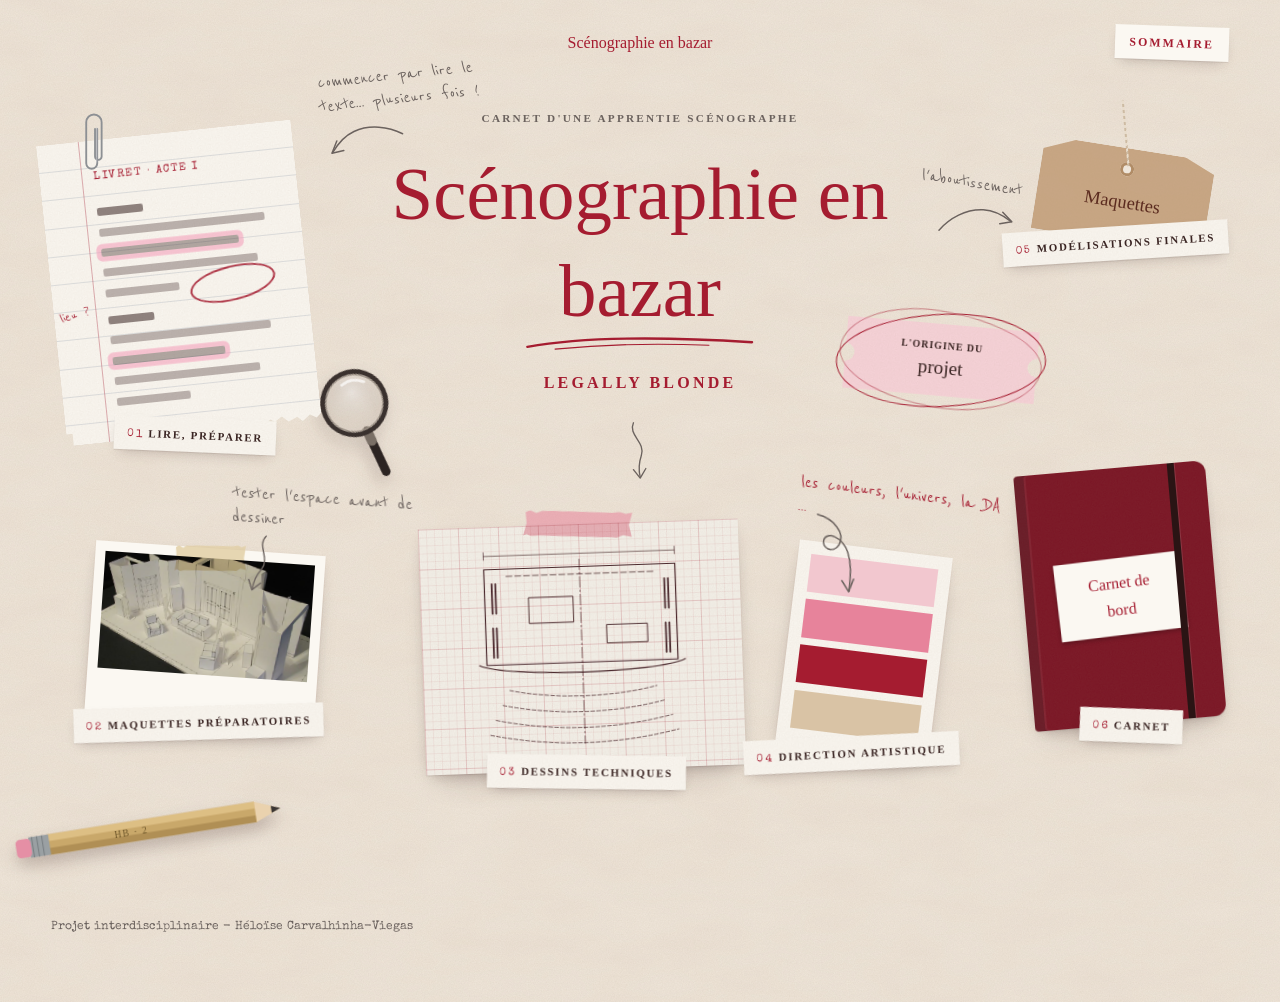
==== index.html @ 27666b1e "Remplacer l'image de la maquette préparatoire sur l'accueil" ====
<!DOCTYPE html>
<html lang="fr">
<head>
  <meta charset="UTF-8">
  <meta name="viewport" content="width=device-width, initial-scale=1">
  <title>{titre} — Scénographie pour Legally Blonde</title>
  <meta name="description" content="Scénographie en bazar : carnet d'une apprentie scénographe autour de la comédie musicale Legally Blonde.">
  <!-- Polices Google Fonts (à modifier ici si on change de police) -->
  <link rel="preconnect" href="https://fonts.googleapis.com">
  <link rel="preconnect" href="https://fonts.gstatic.com" crossorigin>
  <link href="https://fonts.googleapis.com/css2?family=Homemade+Apple&family=Playfair+Display:ital,wght@0,400;0,700;1,400;1,700&family=Reenie+Beanie&family=Special+Elite&display=swap" rel="stylesheet">
  <link rel="stylesheet" href="css/style.css?v=20261111-5">
</head>

<body data-racine="." data-page="accueil">
  <a class="lien-evitement" href="#contenu">Aller au contenu</a>
  <header data-entete></header>

  <main id="contenu">

    <!-- ===========================================================
         LE BUREAU : chaque objet posé ouvre une étape du projet.
         Pour déplacer un objet : modifier --x (gauche), --y (haut),
         --w (largeur) et --r (rotation) dans son style="…".
         =========================================================== -->
    <section class="bureau" aria-label="Les étapes du projet">

      <!-- Le titre, au centre -->
      <div class="bureau__titre">
        <span class="petit">Carnet d'une apprentie scénographe</span>
        <h1 data-titre-site>Scénographie en bazar</h1>
        <span class="souligne" aria-hidden="true"></span>
        <p class="sous-titre">Legally Blonde</p>
        <a class="bureau__descendre" href="pages/00-origine-projet.html" aria-label="Lire l'origine du projet"><span class="fleche fleche--bas"></span></a>
      </div>

      <!-- 01 · Page de livret annotée -->
      <a class="objet" href="pages/01-lire-preparer.html" style="--x: 4%; --y: 7%; --w: 20%; --r: -6deg;">
        <img class="trombone" src="images/dessins/trombone.svg" alt="">
        <div class="papier papier--ligne dechire" style="padding-top: 1.1rem;">
          <span class="machine" style="font-size:.66rem; letter-spacing:.14em; color: var(--crimson);">LIVRET · ACTE I </span>
          <div class="faux-texte" aria-hidden="true">
            <i class="perso"></i><i style="--l:94%"></i><i class="surl" style="--l:78%"></i><i style="--l:88%"></i><i class="court"></i>
            <i class="perso"></i><i style="--l:91%"></i><i class="surl" style="--l:64%"></i><i style="--l:83%"></i><i class="court"></i>
          </div>
          <span class="cercle-encre" style="left: 54%; top: 46%; width: 34%; height: 2.2rem;"></span>
          <span class="note-marge" style="left:.4rem; top: 54%; transform: rotate(-12deg);">lieu ?</span>
        </div>
        <span class="objet__nom"><span class="num">01</span>Lire, préparer</span>
        <span class="annotation" style="left: 112%; top: -15%;">commencer par lire le texte… plusieurs fois !<span class="fleche fleche--miroir" style="transform: scaleX(-1) rotate(25deg);"></span></span>
      </a>

      <!-- 02 · Polaroid de la maquette blanche -->
      <a class="objet" href="pages/02-maquette-blanche.html" style="--x: 7%; --y: 59%; --w: 18%; --r: 4deg;">
        <div class="emplacement emplacement--polaroid scotch scotch--beige" style="--ratio: 4/3; padding: 0; background: #E9E3D8;">
          <!-- Photo d'une maquette blanche (remplace l'ancien dessin maquette-iso.svg) -->
          <img src="images/02-maquette-blanche/maquette-blanche-accueil.jpg" alt="" style="width:100%; height:100%; object-fit: cover;">
        </div>
        <span class="objet__nom"><span class="num">02</span>Maquettes préparatoires</span>
        <span class="annotation" style="left: 58%; top: -40%;">tester l'espace avant de dessiner<span class="fleche fleche--bas" style="transform: rotate(18deg); margin-left: 1rem;"></span></span>
      </a>

      <!-- 03 · Plan sur papier millimétré -->
      <a class="objet" href="pages/03-dessin-technique.html" style="--x: 33%; --y: 56%; --w: 25%; --r: -2deg;">
        <div class="papier papier--quadrille scotch" style="padding: .8rem; --rs: 3deg;">
          <img src="images/dessins/plan-esquisse.svg" alt="" style="width:100%;">
        </div>
        <span class="objet__nom"><span class="num">03</span>Dessins techniques</span>
      </a>

      <!-- 04 · Nuancier -->
      <a class="objet" href="pages/04-direction-artistique.html" style="--x: 61.5%; --y: 59%; --w: 12%; --r: 7deg;">
        <div class="papier nuancier-carte">
          <span class="puce" style="background:#F2C7CF"></span>
          <span class="puce" style="background:#E7839B"></span>
          <span class="puce" style="background:#A51C30; color: rgba(255,255,255,.7)"></span>
          <span class="puce" style="background:#D9C3A5"></span>
        </div>
        <span class="objet__nom"><span class="num">04</span>Direction artistique</span>
        <span class="annotation annotation--encre" style="left: -4%; top: -34%;">les couleurs, l'univers, la DA ...<span class="fleche fleche--boucle" style="transform: rotate(40deg);"></span></span>
      </a>

      <!-- 05 · Étiquette kraft -->
      <a class="objet" href="pages/05-maquettes-3d.html" style="--x: 81%; --y: 9%; --w: 13.5%; --r: 9deg;">
        <span class="ficelle" aria-hidden="true"></span>
        <div class="papier papier--kraft etiquette-kraft">
          <span class="plume" style="display:block;">Maquettes</span>
        </div>
        <span class="objet__nom"><span class="num">05</span>Modélisations finales</span>
        <span class="annotation" style="right: 108%; left: auto; top: 50%; text-align: right;">l'aboutissement<span class="fleche" style="margin-left:auto;"></span></span>
      </a>

      <!-- 06 · Le carnet -->
      <a class="objet" href="pages/06-carnet.html" style="--x: 80%; --y: 49%; --w: 15%; --r: -5deg;">
        <div class="carnet-couv">
          <div class="carnet-couv__etiquette">
            <span class="plume">Carnet de bord</span>
          </div>
        </div>
        <span class="objet__nom"><span class="num">06</span>Carnet</span>
      </a>

      <!-- 00 · Le billet : descend vers la présentation -->
      <a class="objet objet--billet" href="pages/00-origine-projet.html" style="--x: 66%; --y: 31%; --w: 15%; --r: 5deg;">
        <div class="billet">
          <div class="billet__corps">
            <span class="billet__origine">L'origine du</span>
            <span class="billet__projet">projet</span>
          </div>
        </div>
      </a>

      <!-- Objets décoratifs -->
      <img class="deco" src="images/dessins/loupe.svg" alt="" style="--x: 24%; --y: 36%; --w: 8.5%; --r: 20deg;">
      <img class="deco" src="images/dessins/crayon.svg" alt="" style="--x: 1%; --y: 92%; --w: 21%; --r: -9deg;">
    </section>


  </main>

  <footer data-pied></footer>
  <script src="js/script.js?v=20261111-5"></script>
</body>
</html>
---- css/style.css ----
/* =====================================================================
   FEUILLE DE STYLE — « carnet de scénographe »
   ---------------------------------------------------------------------
   1. RÉGLAGES : couleurs, polices, tailles  ← c'est ici qu'on ajuste
   2. Le papier et les bases
   3. En-tête, menu, progression, pied de page
   4. Les objets du carnet (papiers, photos, scotch, tampons…)
   5. Typographie du carnet (étiquettes, plume, crayon, machine)
   6. Galeries, visionneuse, listes
   7. Accueil : le bureau
   8. Pages intérieures
   9. Téléphone et tablette
   ===================================================================== */


/* =====================================================================
   1. RÉGLAGES
   ===================================================================== */
:root {
  /* --- Papiers ------------------------------------------------------ */
  --papier:        #EFE6DA;  /* le fond : papier ancien, chaud           */
  --papier-clair:  #FBF8F2;  /* feuilles posées dessus (lettres, fiches) */
  --papier-calque: #F4F1EA;  /* papier millimétré des plans              */
  --kraft:         #C9A784;  /* étiquettes, enveloppes                   */
  --post-it:       #F7D3D9;  /* notes roses (textes à écrire)            */

  /* --- Encres ------------------------------------------------------- */
  --crimson:       #A51C30;  /* encre principale = le crimson officiel de Harvard */
  --crimson-sec:   #7A1424;  /* encre séchée : survols, carnet            */
  --encre:         #3A2523;  /* texte courant : brun d'encre             */
  --crayon:        #6B625E;  /* graphite : annotations, légendes          */

  /* --- Roses (Legally Blonde) --------------------------------------- */
  --rose:          #E7839B;  /* rose « Elle » adouci : scotch, accents    */
  --surligneur:    #F59BB8;  /* surligneur rose (toujours en transparence) */

    /* --- Polices ------------------------------------------------------
      Pour changer : modifier ici ET le lien Google Fonts de chaque page. */
  --plume:   "Homemade Apple", "Brush Script MT", cursive;    /* grands titres manuscrits */
    --capitales: Georgia, "Times New Roman", serif;             /* petites capitales, menu */
    --texte:   "Playfair Display", "Baskerville", Georgia, serif; /* texte courant */
  --machine: "Special Elite", "Courier New", monospace;      /* dates, fiches, tampons */
    --crayon-police: "Reenie Beanie", "Bradley Hand", cursive; /* annotations */

  /* --- Tailles ------------------------------------------------------ */
  --t-xs: .74rem;
  --t-s:  .9rem;
  --t-m:  1.06rem;
  --t-l:  clamp(1.2rem, 1.05rem + .5vw, 1.45rem);
  --t-xl: clamp(1.8rem, 1.3rem + 1.8vw, 2.8rem);
  --t-xxl: clamp(2.4rem, 1.4rem + 4vw, 5rem);

  /* --- Espaces ------------------------------------------------------ */
  --e-1: .5rem;  --e-2: 1rem;  --e-3: 1.6rem;  --e-4: 2.6rem;  --e-5: 4rem;
  --e-6: clamp(5rem, 3rem + 6vw, 8.5rem);
  --marge: clamp(1.1rem, .4rem + 3.5vw, 4rem);
  --colonne: 37rem;          /* largeur de la colonne de lecture */

  /* --- Ombre de papier posé (une seule, réutilisée partout) --------- */
  --ombre: 0 1px 1px rgba(58,37,35,.10), 0 6px 14px -6px rgba(58,37,35,.28), 0 18px 30px -18px rgba(58,37,35,.30);
  --ombre-haute: 0 2px 2px rgba(58,37,35,.10), 0 14px 24px -8px rgba(58,37,35,.30), 0 30px 50px -24px rgba(58,37,35,.35);
}


/* =====================================================================
   2. LE PAPIER ET LES BASES
   ===================================================================== */
*, *::before, *::after { box-sizing: border-box; }
html { scroll-behavior: smooth; -webkit-text-size-adjust: 100%; }

body {
  margin: 0;
  color: var(--encre);
  font-family: var(--texte);
  font-size: var(--t-m);
  line-height: 1.75;
  background-color: var(--papier);
  /* grain + fibres + léger vignettage : la texture du papier */
  background-image:
    url("../images/dessins/grain.svg"),
    url("../images/dessins/fibres.svg");
  -webkit-font-smoothing: antialiased;
  overflow-x: hidden;
}

img { max-width: 100%; height: auto; display: block; }

a { color: var(--crimson); text-decoration: underline; text-decoration-thickness: 1px; text-underline-offset: .22em; }
a:hover { color: var(--crimson-sec); text-decoration-style: wavy; }
:focus-visible { outline: 2px dashed var(--crimson); outline-offset: 4px; }
::selection { background: var(--surligneur); color: var(--encre); }

h1, h2 { font-family: var(--plume); font-weight: 400; color: var(--crimson); line-height: 1.35; margin: 0 0 var(--e-3); }
h1 { font-size: var(--t-xxl); }
h2 { font-size: var(--t-xl); }
h3 { font-family: var(--texte); font-style: italic; font-weight: 400; font-size: var(--t-l); color: var(--crimson-sec); margin: var(--e-4) 0 var(--e-1); line-height: 1.3; }
h4 { font-family: var(--capitales); font-weight: 600; font-size: var(--t-xs); text-transform: uppercase; letter-spacing: .2em; color: var(--crimson); margin: var(--e-3) 0 var(--e-1); }
p { margin: 0 0 var(--e-2); }
code { font-family: var(--machine); font-size: .9em; }

.lien-evitement { position: absolute; left: -999px; top: 0; background: var(--crimson); color: var(--papier-clair); padding: .5rem 1rem; z-index: 200; }
.lien-evitement:focus { left: 1rem; top: 1rem; }

.conteneur { width: 100%; max-width: 1380px; margin-inline: auto; padding-inline: var(--marge); }


/* =====================================================================
   3. EN-TÊTE, MENU, PROGRESSION, PIED DE PAGE
   (écrits automatiquement par js/script.js)
   ===================================================================== */
.entete { position: relative; z-index: 60; }
.entete__ligne {
  display: grid; grid-template-columns: minmax(0, 1fr) auto minmax(0, 1fr); align-items: center; gap: var(--e-3);
  padding-block: var(--e-3) var(--e-2);
}
.menu { display: flex; gap: .3rem; list-style: none; margin: 0; padding: 0; }
.menu--gauche { justify-content: flex-start; }
.menu--droite { justify-content: flex-end; }
.menu a {
  font-family: var(--capitales); font-weight: 600; font-size: var(--t-xs);
  font-size: .68rem; text-transform: uppercase; letter-spacing: .025em;
  color: var(--encre); text-decoration: none; white-space: nowrap;
  padding-bottom: .3rem; border-bottom: 1.5px dashed transparent;
}
.menu a .num { font-family: var(--machine); font-weight: 400; color: var(--crimson); margin-right: .35em; letter-spacing: 0; }
.menu a:hover { color: var(--crimson); }
.menu a[aria-current="page"] { color: var(--crimson); border-bottom-color: var(--crimson); }

.entete__titre {
  font-family: var(--plume); font-size: 1rem;
  color: var(--crimson); text-decoration: none; text-align: center; line-height: 1.6;
  justify-self: center; padding-inline: .1rem; white-space: nowrap;
}
.entete__titre:hover { text-decoration: none; color: var(--crimson-sec); }

.bouton-menu {
  display: none; justify-self: end;
  font-family: var(--capitales); font-weight: 600; font-size: var(--t-xs); letter-spacing: .18em; text-transform: uppercase;
  background: var(--papier-clair); color: var(--crimson); border: 0; padding: .6rem .9rem; cursor: pointer;
  box-shadow: var(--ombre); transform: rotate(2deg);
}
/* menu plein écran (téléphone) : une feuille de carnet */
.menu-mobile {
  position: fixed; inset: 0; z-index: 90; overflow-y: auto;
  background: var(--papier-clair) url("../images/dessins/grain.svg");
  padding: 5.5rem var(--marge) var(--e-5);
  background-image: url("../images/dessins/grain.svg"), repeating-linear-gradient(transparent 0 47px, rgba(165,28,48,.13) 47px 48px);
  transform: translateY(-102%); visibility: hidden; transition: transform .45s cubic-bezier(.7,0,.2,1), visibility .45s;
}
.menu-ouvert .menu-mobile { transform: none; visibility: visible; }
.menu-mobile ol { list-style: none; margin: 0; padding: 0; }
.menu-mobile a { display: flex; gap: 1rem; align-items: baseline; padding: .55rem 0; text-decoration: none; color: var(--encre); font-family: var(--texte); font-style: italic; font-size: 1.45rem; line-height: 1.6; }
.menu-mobile a .num { font-family: var(--machine); font-style: normal; font-size: var(--t-s); color: var(--crimson); }
.menu-mobile a[aria-current="page"] { color: var(--crimson); }
.menu-mobile__fermer { position: absolute; top: 1.4rem; right: var(--marge); }

/* Progression verticale à gauche (losange + points) */
.progression {
  position: fixed; left: clamp(.8rem, 2vw, 2.2rem); top: 50%; transform: translateY(-50%);
  z-index: 40; display: flex; flex-direction: column; align-items: center; gap: .9rem;
}
.progression a { position: relative; display: block; text-decoration: none; }
.progression__losange { display: block; width: 18px; height: 18px; background: var(--crimson); mask: url("../images/dessins/losange.svg") center / contain no-repeat; -webkit-mask: url("../images/dessins/losange.svg") center / contain no-repeat; margin-bottom: .6rem; }
.progression__point { display: block; width: 6px; height: 6px; border-radius: 50%; background: var(--crayon); opacity: .45; transition: transform .25s, opacity .25s, background .25s; }
.progression a.actif .progression__point { background: var(--crimson); opacity: 1; transform: scale(1.6); }
.progression__nom {
  position: absolute; left: 1.4rem; top: 50%; transform: translate(-6px, -50%); opacity: 0; pointer-events: none;
  font-family: var(--capitales); font-size: .66rem; font-weight: 600; letter-spacing: .16em; text-transform: uppercase; white-space: nowrap; color: var(--crimson);
  transition: opacity .2s, transform .2s;
}
.progression a:hover .progression__nom, .progression a:focus-visible .progression__nom { opacity: 1; transform: translate(0, -50%); }

/* Chapitre précédent / suivant */
.suite { display: flex; justify-content: space-between; gap: var(--e-4); margin-top: var(--e-6); padding-top: var(--e-4); border-top: 1.5px dashed rgba(165,28,48,.45); }
.suite a { text-decoration: none; max-width: 48%; }
.suite a:last-child { text-align: right; margin-left: auto; }
.suite .sens { display: block; font-family: var(--capitales); font-weight: 600; font-size: var(--t-xs); letter-spacing: .2em; text-transform: uppercase; color: var(--crayon); }
.suite .titre { display: block; font-family: var(--plume); font-size: var(--t-l); line-height: 1.8; color: var(--crimson); }
.suite a:hover .titre { color: var(--crimson-sec); }
.pied { display: flex; flex-wrap: wrap; justify-content: space-between; gap: var(--e-2); padding-block: var(--e-4) var(--e-5); font-family: var(--machine); font-size: var(--t-xs); color: var(--crayon); }
.pied a { color: var(--crayon); }

@media (max-width: 1400px) {
  .entete__ligne { grid-template-columns: minmax(0, 1fr) auto minmax(0, 1fr); }
  .entete__ligne > nav { display: none; }
  .entete__titre { grid-column: 2; max-width: calc(100vw - 9rem); }
  .bouton-menu { display: inline-block; grid-column: 3; }
}


/* =====================================================================
   4. LES OBJETS DU CARNET
   ===================================================================== */
/* Rotation : chaque objet peut recevoir style="--r: -3deg" */
.incline { transform: rotate(var(--r, -1.5deg)); }

/* --- Feuilles ----------------------------------------------------- */
.papier {
  position: relative;
  background: var(--papier-clair) url("../images/dessins/grain.svg");
  box-shadow: var(--ombre);
  padding: var(--e-3);
}
.papier--ligne {   /* papier ligné, marge rouge */
  background-image:
    url("../images/dessins/grain.svg"),
    linear-gradient(90deg, transparent 2.6rem, rgba(165,28,48,.35) 2.6rem 2.7rem, transparent 2.7rem),
    repeating-linear-gradient(transparent 0 1.7rem, rgba(90,110,140,.18) 1.7rem calc(1.7rem + 1px));
  padding-left: 3.4rem;
}
.papier--quadrille {  /* papier millimétré pour les plans */
  background-color: var(--papier-calque);
  background-image:
    url("../images/dessins/grain.svg"),
    linear-gradient(rgba(165,28,48,.14) 1px, transparent 1px),
    linear-gradient(90deg, rgba(165,28,48,.14) 1px, transparent 1px),
    linear-gradient(rgba(165,28,48,.06) 1px, transparent 1px),
    linear-gradient(90deg, rgba(165,28,48,.06) 1px, transparent 1px);
  background-size: auto, 40px 40px, 40px 40px, 8px 8px, 8px 8px;
}
.papier--kraft { background-color: var(--kraft); background-image: url("../images/dessins/grain.svg"), url("../images/dessins/fibres.svg"); color: #3b2a1c; }
.papier--rose  { background-color: var(--post-it); }

/* bord déchiré en bas */
.dechire {
  -webkit-mask: linear-gradient(#000, #000) top / 100% calc(100% - 12px) no-repeat, url("../images/dessins/dechirure.svg") bottom / 100% 13px no-repeat;
          mask: linear-gradient(#000, #000) top / 100% calc(100% - 12px) no-repeat, url("../images/dessins/dechirure.svg") bottom / 100% 13px no-repeat;
  padding-bottom: calc(var(--e-3) + 10px);
  box-shadow: none; filter: drop-shadow(0 6px 8px rgba(58,37,35,.22));
}

/* --- Scotch ------------------------------------------------------- */
.scotch { position: relative; }
.scotch::before {
  content: ""; position: absolute; z-index: 3; top: -13px; left: 50%;
  width: clamp(70px, 34%, 120px); height: 26px;
  transform: translateX(-50%) rotate(var(--rs, -4deg));
  background: color-mix(in srgb, var(--rose) 55%, transparent);
  clip-path: polygon(2% 8%, 6% 0, 12% 10%, 18% 0, 82% 4%, 88% 0, 94% 8%, 100% 2%, 97% 50%, 100% 96%, 92% 90%, 86% 100%, 14% 96%, 8% 100%, 3% 92%, 0 98%, 3% 50%);
  mix-blend-mode: multiply;
}
.scotch--beige::before { background: rgba(225, 205, 160, .7); }
.scotch--coin::before { top: -8px; left: -16px; transform: rotate(-38deg); width: 90px; }

/* --- Photos (emplacements d'images à venir) ------------------------
   Une photo tirée sur papier, hachurée au crayon tant qu'elle manque. */
.emplacement {
  position: relative; display: flex; align-items: center; justify-content: center;
  aspect-ratio: var(--ratio, 4 / 3);
  background: #E6DED2 url("../images/dessins/hachures.svg");
  border: 9px solid var(--papier-clair);
  box-shadow: var(--ombre);
  font-family: var(--crayon-police); font-size: 1.15rem; line-height: 1.3; color: var(--crayon); text-align: center;
  padding: var(--e-2);
}
.emplacement span { max-width: 22ch; transform: rotate(-2deg); }
.emplacement--polaroid { border-width: 10px 10px 46px; }
.emplacement--sombre { background-color: #D3C2AC; color: #4a3a30; }
/* photo réelle posée dans le carnet */
.photo { border: 9px solid var(--papier-clair); box-shadow: var(--ombre); background: var(--papier-clair); }
.photo--polaroid { border-width: 10px 10px 46px; }

/* --- Légendes ----------------------------------------------------- */
figure { margin: 0; }
figcaption, .legende {
  font-family: var(--crayon-police); font-size: 1.12rem; line-height: 1.35; color: var(--crayon);
  margin-top: .6rem;
}
figcaption .num, .legende .num { font-family: var(--machine); font-size: var(--t-xs); color: var(--crimson); margin-right: .5em; }

/* Image cliquable */
.zoom { display: block; cursor: zoom-in; }
.zoom img { transition: transform .3s; }
.zoom:hover img { transform: scale(1.01); }

/* --- TAMPONS (statuts) -------------------------------------------- */
.statut {
  display: inline-block;
  font-family: var(--machine); font-size: .72rem; text-transform: uppercase; letter-spacing: .14em; line-height: 1;
  color: var(--crayon); border: 2px solid currentColor; border-radius: 3px;
  padding: .38rem .55rem .32rem;
  transform: rotate(var(--rt, -4deg));
  -webkit-mask: url("../images/dessins/usure.svg"); mask: url("../images/dessins/usure.svg");
  opacity: .9; white-space: nowrap;
}
.statut--en-cours  { color: var(--crimson); }
.statut--valider   { color: #B0662B; border-style: dashed; }
.statut--retenu    { color: var(--crimson-sec); border-width: 3px; }
.statut--realise   { color: #2F5D50; border-width: 3px; }
.statut--non-produit { color: var(--crayon); border-style: dotted; text-decoration: line-through; }

/* --- TEXTE À ÉCRIRE : un post-it rose ------------------------------ */
.a-ecrire {
  position: relative; display: block; width: fit-content; max-width: 30rem;
  background: var(--post-it) url("../images/dessins/grain.svg");
  box-shadow: var(--ombre);
  font-family: var(--crayon-police); font-size: 1.2rem; line-height: 1.4; color: #5b3a3e;
  padding: 1.6rem 1.2rem 1rem;
  margin: var(--e-2) 0 var(--e-3);
  transform: rotate(var(--r, -1.2deg));
}
.a-ecrire::before {
  content: "À ÉCRIRE"; position: absolute; top: .5rem; left: 1.2rem;
  font-family: var(--machine); font-size: .66rem; letter-spacing: .2em; color: var(--crimson);
}
.a-ecrire:nth-of-type(2n) { --r: 1deg; }

/* --- Ligne de cote (comme sur un plan) ------------------------------ */
.cote { display: flex; align-items: center; gap: .8rem; font-family: var(--machine); font-size: var(--t-xs); color: var(--crimson); margin-block: var(--e-4); }
.cote::before, .cote::after { content: ""; flex: 1; height: 10px; border-top: 1px solid currentColor; transform: translateY(5px); }
.cote::before { border-left: 1px solid currentColor; }
.cote::after  { border-right: 1px solid currentColor; }

/* --- Ornements dessinés ------------------------------------------- */
.ornement, .souligne, .fleche { display: block; background: currentColor; -webkit-mask: var(--m) center / contain no-repeat; mask: var(--m) center / contain no-repeat; }
.ornement { --m: url("../images/dessins/ornement.svg"); width: 44px; height: 14px; margin: var(--e-3) auto; color: var(--crimson); }
.souligne { --m: url("../images/dessins/souligne.svg"); width: min(260px, 70%); height: 20px; margin: -.6rem auto var(--e-2); color: var(--crimson); }
.fleche { --m: url("../images/dessins/fleche-courbe.svg"); width: 80px; height: 44px; color: var(--crayon); }
.fleche--boucle { --m: url("../images/dessins/fleche-boucle.svg"); width: 90px; height: 52px; }
.fleche--bas { --m: url("../images/dessins/fleche-bas.svg"); width: 34px; height: 62px; }
.fleche--miroir { transform: scaleX(-1); }

/* --- Point de couture (en écho aux lettrages brodés) --------------- */
.couture { border: 0; border-top: 2px dashed rgba(165,28,48,.5); margin: var(--e-5) auto; width: 60%; }


/* =====================================================================
   5. TYPOGRAPHIE DU CARNET
   ===================================================================== */
/* Petite capitale en encre (ex. « CHAPITRE 01 ») */
.etiquette {
  display: inline-block;
  font-family: var(--capitales); font-weight: 700; font-size: var(--t-s);
  text-transform: uppercase; letter-spacing: .22em; color: var(--crimson);
  margin-bottom: var(--e-2);
}
.etiquette--cousue { padding-bottom: .35rem; border-bottom: 2px dashed currentColor; }
.etiquette--petite { font-size: var(--t-xs); font-weight: 600; }
.plume { font-family: var(--plume); color: var(--crimson); }
.note-crayon { font-family: var(--crayon-police); font-size: 1.35rem; line-height: 1.25; color: var(--crayon); }
.note-crayon--encre { color: var(--crimson); }
.machine { font-family: var(--machine); letter-spacing: .02em; }
.surligne { background: linear-gradient(transparent 35%, color-mix(in srgb, var(--surligneur) 70%, transparent) 35% 88%, transparent 88%); padding-inline: .15em; }

.chapeau { font-family: var(--texte); font-style: italic; font-size: var(--t-l); line-height: 1.6; color: var(--encre); }

/* Exergue manuscrit */
.exergue { font-family: var(--plume); font-size: var(--t-xl); line-height: 1.55; color: var(--crimson); margin: 0; }


/* =====================================================================
   6. GALERIES, VISIONNEUSE, LISTES
   ===================================================================== */
/* Toutes les galeries : les éléments sont légèrement de travers */
[data-galerie] > :nth-child(4n+1) { --r: -2deg; }
[data-galerie] > :nth-child(4n+2) { --r: 1.6deg; }
[data-galerie] > :nth-child(4n+3) { --r: -.8deg; }
[data-galerie] > :nth-child(4n+4) { --r: 2.4deg; }
[data-galerie] > figure { transform: rotate(var(--r)); }

/* a) planche régulière */
.galerie-grille { display: grid; grid-template-columns: repeat(auto-fill, minmax(min(100%, 200px), 1fr)); gap: var(--e-4) var(--e-3); }
/* b) une grande + petites */
.galerie-principale { display: grid; grid-template-columns: 1.8fr 1fr; gap: var(--e-3); align-items: start; }
.galerie-principale > :first-child { grid-row: span 2; }
/* c) collage libre */
.galerie-mosaique { display: grid; grid-template-columns: repeat(6, 1fr); gap: var(--e-3); align-items: start; }
.galerie-mosaique > :nth-child(5n+1) { grid-column: span 3; }
.galerie-mosaique > :nth-child(5n+2) { grid-column: span 2; margin-top: var(--e-5); }
.galerie-mosaique > :nth-child(5n+3) { grid-column: span 1; margin-top: var(--e-2); }
.galerie-mosaique > :nth-child(5n+4) { grid-column: 2 / span 2; margin-top: calc(var(--e-3) * -1); }
.galerie-mosaique > :nth-child(5n+5) { grid-column: span 3; }
/* d) bande qui défile */
.galerie-bande { display: grid; grid-auto-flow: column; grid-auto-columns: minmax(220px, 28%); gap: var(--e-4); overflow-x: auto; padding: var(--e-3) var(--e-1) var(--e-3); scroll-snap-type: x mandatory; }
.galerie-bande > * { scroll-snap-align: start; }

/* e) comparaison avant / après */
.comparaison { position: relative; overflow: hidden; aspect-ratio: var(--ratio, 16 / 10); border: 10px solid var(--papier-clair); box-shadow: var(--ombre); --position: 50%; }
.comparaison > .comparaison__a, .comparaison > .comparaison__b { position: absolute; inset: 0; }
.comparaison > .comparaison__b { clip-path: inset(0 0 0 var(--position)); }
.comparaison img { width: 100%; height: 100%; object-fit: cover; }
.comparaison .emplacement { height: 100%; aspect-ratio: auto; border: 0; box-shadow: none; }
.comparaison__poignee { position: absolute; top: 0; bottom: 0; left: var(--position); width: 0; border-left: 2px dashed var(--crimson); pointer-events: none; }
.comparaison__poignee::after { content: "◂ ▸"; position: absolute; top: 50%; left: -1px; transform: translate(-50%, -50%); background: var(--crimson); color: var(--papier-clair); font-size: .7rem; padding: .35rem .5rem; white-space: nowrap; }
.comparaison input[type="range"] { position: absolute; inset: 0; width: 100%; height: 100%; opacity: 0; cursor: ew-resize; margin: 0; }
.comparaison__etiquette { position: absolute; bottom: .6rem; z-index: 1; font-family: var(--machine); font-size: var(--t-xs); background: var(--papier-clair); color: var(--crimson); padding: .2rem .5rem; }
.comparaison__etiquette--a { left: .6rem; }
.comparaison__etiquette--b { right: .6rem; }

/* Visionneuse */
.visionneuse { border: 0; padding: 0; margin: 0; width: 100vw; height: 100vh; max-width: none; max-height: none; background: rgba(38, 24, 22, .95); color: var(--papier-clair); }
.visionneuse::backdrop { background: transparent; }
.visionneuse[open] { display: grid; grid-template-rows: auto 1fr auto; }
.visionneuse__haut, .visionneuse__bas { display: flex; justify-content: space-between; align-items: center; gap: var(--e-2); padding: var(--e-2) var(--marge); font-family: var(--machine); font-size: var(--t-xs); }
.visionneuse__image { display: flex; align-items: center; justify-content: center; padding: 0 var(--marge); min-height: 0; }
.visionneuse__image img { max-height: 100%; max-width: 100%; object-fit: contain; border: 8px solid var(--papier-clair); }
.visionneuse button { background: none; border: 1px dashed var(--papier-clair); color: var(--papier-clair); font-family: var(--capitales); font-weight: 600; font-size: var(--t-xs); letter-spacing: .16em; text-transform: uppercase; padding: .5rem .9rem; cursor: pointer; }
.visionneuse button:hover { background: var(--papier-clair); color: var(--encre); }
.visionneuse__legende { font-family: var(--crayon-police); font-size: 1.2rem; max-width: 60ch; text-align: center; }

/* Listes générées */
.vide { font-family: var(--crayon-police); font-size: 1.2rem; color: var(--crayon); border: 1.5px dashed rgba(107,98,94,.45); padding: var(--e-2) var(--e-3); width: fit-content; transform: rotate(-.6deg); }

/* Fiches bristol (références) */
.fiches { display: grid; grid-template-columns: repeat(auto-fill, minmax(min(100%, 300px), 1fr)); gap: var(--e-4) var(--e-3); }
.fiche {
  background: var(--papier-clair) url("../images/dessins/grain.svg");
  background-image: url("../images/dessins/grain.svg"), linear-gradient(transparent 3.2rem, rgba(165,28,48,.5) 3.2rem calc(3.2rem + 1px), transparent 0), repeating-linear-gradient(transparent 0 1.6rem, rgba(90,110,140,.15) 1.6rem calc(1.6rem + 1px));
  box-shadow: var(--ombre); padding: 1rem 1.2rem 1.2rem;
}
.fiches > :nth-child(odd) { transform: rotate(-1deg); }
.fiches > :nth-child(even) { transform: rotate(1.2deg); }
.fiche__cat { font-family: var(--machine); font-size: var(--t-xs); text-transform: uppercase; letter-spacing: .1em; color: var(--crimson); height: 2.2rem; }
.fiche__titre { font-family: var(--texte); font-style: italic; font-size: 1.2rem; line-height: 1.3; margin: .5rem 0 .2rem; color: var(--encre); }
.fiche__titre a { color: var(--encre); }
.fiche__auteur { font-family: var(--machine); font-size: var(--t-xs); color: var(--crayon); margin: 0 0 .6rem; }
.fiche__commentaire p { font-family: var(--crayon-police); font-size: 1.12rem; line-height: 1.45; margin: 0 0 .5rem; }
.fiche__commentaire strong { display: block; font-family: var(--capitales); font-weight: 600; font-size: .62rem; letter-spacing: .18em; text-transform: uppercase; color: var(--crimson); }
.fiche img { border: 6px solid #fff; box-shadow: var(--ombre); margin: .6rem 0; }

/* Journal de bord */
.journal { list-style: none; margin: 0; padding: 0; }
.journal li { position: relative; padding: 0 0 var(--e-4) 1.6rem; border-left: 2px dashed rgba(165,28,48,.4); }
.journal li::before { content: ""; position: absolute; left: -7px; top: .35rem; width: 12px; height: 12px; background: var(--crimson); -webkit-mask: url("../images/dessins/losange.svg") center/contain; mask: url("../images/dessins/losange.svg") center/contain; }
.journal time { font-family: var(--machine); font-size: var(--t-s); color: var(--crimson); }
.journal h3 { margin: .1rem 0 .4rem; }
.journal .etiquettes { display: flex; flex-wrap: wrap; gap: .4rem; }
.journal .etiquettes span { font-family: var(--crayon-police); font-size: 1rem; color: var(--crayon); }
.journal .etiquettes span::before { content: "#"; color: var(--rose); }

/* Ressources : bibliographie tapée à la machine */
.ressources-groupe { margin-bottom: var(--e-4); }
.ressources-groupe h3 { margin-top: 0; }
.ressources { list-style: none; margin: 0; padding: 0; }
.ressources li { display: grid; grid-template-columns: 1fr auto; gap: var(--e-2); padding: .7rem 0; border-bottom: 1px dotted rgba(107,98,94,.5); }
.ressources .titre { font-style: italic; }
.ressources .detail { display: block; font-family: var(--machine); font-size: var(--t-xs); color: var(--crayon); line-height: 1.5; }
.ressources .type { font-family: var(--machine); font-size: var(--t-xs); color: var(--crimson); }

/* Tableau tapé à la machine */
.tableau-conteneur { overflow-x: auto; }
.tableau-tech { width: 100%; border-collapse: collapse; font-family: var(--machine); font-size: var(--t-s); }
.tableau-tech th { text-align: left; font-family: var(--capitales); font-weight: 700; font-size: .66rem; text-transform: uppercase; letter-spacing: .16em; color: var(--crimson); border-bottom: 2px solid var(--crimson); padding: .6rem .8rem .5rem 0; }
.tableau-tech td { border-bottom: 1px dotted rgba(107,98,94,.55); padding: .65rem .8rem .65rem 0; vertical-align: top; }
.tableau-tech td:first-child { color: var(--crimson); white-space: nowrap; }
.tableau-tech caption { caption-side: bottom; text-align: left; font-family: var(--crayon-police); font-size: 1.1rem; color: var(--crayon); padding-top: .6rem; }

/* Bouton d'action : une étiquette kraft */
.action {
  display: inline-flex; align-items: center; gap: .6em;
  font-family: var(--capitales); font-weight: 700; font-size: var(--t-xs); text-transform: uppercase; letter-spacing: .18em;
  color: #3b2a1c; text-decoration: none;
  background: var(--kraft) url("../images/dessins/grain.svg");
  padding: .75rem 1.1rem .65rem; box-shadow: var(--ombre); transform: rotate(-1.5deg);
  transition: transform .25s, box-shadow .25s;
}
.action::after { content: "→"; }
.action:hover { color: #3b2a1c; text-decoration: none; transform: rotate(0) translateY(-2px); box-shadow: var(--ombre-haute); }


/* =====================================================================
   7. ACCUEIL : LE BUREAU DU SCÉNOGRAPHE
   Chaque objet posé est un lien vers une étape du projet.
   Sur ordinateur, les objets sont placés librement (positions en %).
   ===================================================================== */
.bureau {
  position: relative;
  width: 100%; max-width: 1440px; margin: 0 auto;
  aspect-ratio: 1440 / 900; min-height: 640px;
}
.bureau__titre {
  position: absolute; left: 50%; top: 4%; width: 42%; transform: translateX(-50%);
  text-align: center; z-index: 5;
}
.bureau__titre .petit { display: block; font-family: var(--capitales); font-weight: 600; font-size: .7rem; letter-spacing: .2em; text-transform: uppercase; color: var(--crayon); line-height: 1.9; }
.bureau__titre h1 { font-size: clamp(2.6rem, 1rem + 4.6vw, 5.6rem); line-height: 1.3; margin: var(--e-2) 0 0; }
.bureau__titre .souligne { width: 55%; margin-top: -.4rem; }
.bureau__titre .sous-titre { font-family: var(--capitales); font-weight: 700; font-size: clamp(.8rem, .6rem + .5vw, 1.05rem); letter-spacing: .2em; text-transform: uppercase; color: var(--crimson); margin: var(--e-1) 0 .4rem; }
.bureau__titre .detail { font-family: var(--capitales); font-weight: 600; font-size: .68rem; letter-spacing: .22em; text-transform: uppercase; color: var(--encre); }
.bureau__descendre { display: inline-block; margin-top: var(--e-2); color: var(--crimson); }
.bureau__descendre .fleche { margin: 0 auto; }

/* Un objet posé */
.objet {
  position: absolute; display: block; z-index: 2;
  left: var(--x); top: var(--y); width: var(--w);
  transform: rotate(var(--r, 0deg));
  text-decoration: none; color: var(--encre);
  transition: transform .35s cubic-bezier(.3,.7,.3,1), filter .35s;
}
.objet:hover, .objet:focus-visible { transform: rotate(calc(var(--r, 0deg) * .4)) translateY(-8px) scale(1.02); z-index: 10; text-decoration: none; color: var(--encre); }
.objet:hover .papier, .objet:hover .emplacement, .objet:hover .carnet-couv { box-shadow: var(--ombre-haute); }

/* L'étiquette collée qui nomme l'étape */
.objet__nom {
  position: absolute; z-index: 4; left: 50%; bottom: -1.2rem; transform: translateX(-50%) rotate(calc(var(--r, 0deg) * -1.4));
  background: var(--papier-clair) url("../images/dessins/grain.svg"); box-shadow: var(--ombre);
  font-family: var(--capitales); font-weight: 700; font-size: .68rem; letter-spacing: .16em; text-transform: uppercase; color: var(--encre);
  padding: .5rem .8rem .4rem; white-space: nowrap;
}
.objet__nom .num { font-family: var(--machine); font-weight: 400; color: var(--crimson); margin-right: .45em; }
.objet .statut { position: absolute; z-index: 5; top: -.9rem; right: -.6rem; background: color-mix(in srgb, var(--papier-clair) 70%, transparent); }

/* Annotation au crayon + flèche, à côté de l'objet */
.annotation {
  position: absolute; z-index: 6; width: max-content; max-width: 13rem;
  font-family: var(--crayon-police); font-size: 1.3rem; line-height: 1.15; color: var(--crayon);
  pointer-events: none;
}
.annotation--encre { color: var(--crimson); }
.annotation .fleche { margin-top: .2rem; }

/* — 00 · le billet (renvoie vers « le projet » plus bas) — */
.billet {
  display: grid; grid-template-columns: 1fr; background: var(--post-it) url("../images/dessins/grain.svg"); box-shadow: var(--ombre);
  -webkit-mask: radial-gradient(circle 9px at 0 50%, transparent 98%, #000) left / 51% 100% no-repeat, radial-gradient(circle 9px at 100% 50%, transparent 98%, #000) right / 51% 100% no-repeat;
          mask: radial-gradient(circle 9px at 0 50%, transparent 98%, #000) left / 51% 100% no-repeat, radial-gradient(circle 9px at 100% 50%, transparent 98%, #000) right / 51% 100% no-repeat;
}
.objet--billet { isolation: isolate; }
.objet--billet::before, .objet--billet::after {
  content: ""; position: absolute; z-index: 3; inset: -.65rem -.55rem;
  border: 1.5px solid var(--crimson); border-radius: 52% 46% 50% 49% / 47% 54% 46% 52%;
  transform: rotate(-7deg); pointer-events: none;
}
.objet--billet::after { inset: -.8rem -.35rem; border-radius: 46% 54% 48% 52% / 53% 45% 55% 47%; opacity: .48; transform: rotate(4deg); }
.objet--billet .billet { position: relative; z-index: 2; }
.billet__corps { padding: .8rem .9rem; text-align: center; }
.billet__origine { display: block; color: var(--encre); font-family: var(--capitales); font-size: .62rem; font-weight: 700; letter-spacing: .1em; text-transform: uppercase; }
.billet__projet { display: block; color: var(--encre); font-family: var(--plume); font-size: 1.2rem; line-height: 1.5; }

/* — 01 · page de livret annotée — */
.faux-texte { display: grid; gap: .78rem; margin-top: .9rem; }
.faux-texte i { display: block; height: .5rem; width: var(--l, 90%); background: rgba(58,37,35,.32); border-radius: 2px; }
.faux-texte i.court { --l: 42%; }
.faux-texte i.surl { box-shadow: 0 0 0 .3rem color-mix(in srgb, var(--surligneur) 55%, transparent); background: rgba(58,37,35,.38); }
.faux-texte i.perso { --l: 26%; background: rgba(58,37,35,.55); margin-top: .4rem; }
.cercle-encre { position: absolute; border: 2px solid var(--crimson); border-radius: 50%; transform: rotate(-8deg); opacity: .85; }
.note-marge { position: absolute; font-family: var(--crayon-police); color: var(--crimson); font-size: 1rem; line-height: 1.1; }
.trombone { position: absolute; width: 22px; top: -28px; left: 18%; z-index: 4; transform: rotate(6deg); }

/* — 04 · nuancier (cartes de peinture) — */
.nuancier-carte { padding: .8rem .8rem 1rem; display: grid; gap: .45rem; }
.nuancier-carte .puce { height: 2.4rem; display: flex; align-items: center; justify-content: flex-end; padding-right: .5rem; font-family: var(--crayon-police); font-size: 1.1rem; color: rgba(58,37,35,.65); }

/* — 05 · étiquette kraft avec ficelle — */
.etiquette-kraft {
  position: relative; padding: 2.4rem 1.2rem 1.4rem; text-align: center;
  clip-path: polygon(18% 0, 82% 0, 100% 14%, 100% 100%, 0 100%, 0 14%);
}
.etiquette-kraft::before { content: ""; position: absolute; top: .9rem; left: 50%; width: 14px; height: 14px; margin-left: -7px; border-radius: 50%; background: var(--papier); box-shadow: inset 0 0 0 3px #b18c66; }
.ficelle { position: absolute; z-index: 3; top: -48px; left: 50%; width: 2px; height: 66px; background: repeating-linear-gradient(#e8dccb 0 3px, #cdbba3 3px 6px); transform: rotate(-14deg); transform-origin: bottom; }
.etiquette-kraft .plume { font-size: 1.15rem; line-height: 1.8; color: #5b2b1f; }

/* — 06 · le carnet relié — */
.carnet-couv {
  position: relative; aspect-ratio: 3 / 4; border-radius: 4px 12px 12px 4px;
  background: var(--crimson-sec) url("../images/dessins/grain.svg");
  box-shadow: var(--ombre), inset 10px 0 0 rgba(0,0,0,.18), inset 12px 0 0 rgba(255,255,255,.05);
  display: flex; align-items: center; justify-content: center;
}
.carnet-couv::after { content: ""; position: absolute; top: 0; bottom: 0; right: 16%; width: 7px; background: #2a1414; box-shadow: 1px 0 0 rgba(255,255,255,.12); } /* l'élastique */
.carnet-couv__etiquette { background: var(--papier-clair); padding: .7rem 1rem; text-align: center; transform: rotate(-2deg); box-shadow: 0 2px 4px rgba(0,0,0,.25); width: 66%; }
.carnet-couv__etiquette .plume { font-size: 1rem; line-height: 1.7; display: block; }
.carnet-couv__etiquette .machine { font-size: .6rem; color: var(--crayon); }

/* Objets décoratifs (non cliquables) */
.deco { position: absolute; z-index: 1; pointer-events: none; left: var(--x); top: var(--y); width: var(--w); transform: rotate(var(--r, 0deg)); filter: drop-shadow(0 8px 8px rgba(58,37,35,.25)); }

/* ---- Récit de l'accueil (sous le bureau) ------------------------- */
.recit { position: relative; }
.colonne { max-width: var(--colonne); margin-inline: auto; }
.ouverture { text-align: center; padding-block: var(--e-6) var(--e-4); position: relative; }
.ouverture h1, .ouverture h2 { margin-bottom: 0; }
.ouverture .chapeau { max-width: 32rem; margin: 0 auto; }

/* objets dans les marges de la colonne de lecture (ordinateur) */
.marge-g, .marge-d { width: 15rem; margin-bottom: var(--e-3); }
@media (min-width: 1200px) {
  .marge-g { float: left;  clear: left;  margin-left: -19.5rem; margin-top: .4rem; }
  .marge-d { float: right; clear: right; margin-right: -19.5rem; margin-top: .4rem; }
}

/* La lettre « le principe » */
.lettre { max-width: 40rem; margin: var(--e-5) auto; padding: var(--e-4) var(--e-4) var(--e-4) 4.4rem; }
.lettre .exergue { font-size: var(--t-l); line-height: 1.9; }

/* Le théâtre */
.theatre { display: grid; grid-template-columns: 1.5fr 1fr; gap: var(--e-5); align-items: start; max-width: 1100px; margin: var(--e-5) auto 0; }
.donnees { margin: 0; display: grid; grid-template-columns: auto 1fr; gap: .45rem 1.2rem; font-family: var(--machine); font-size: var(--t-s); }
.donnees dt { color: var(--crimson); text-transform: uppercase; font-size: var(--t-xs); letter-spacing: .1em; padding-top: .15rem; }
.donnees dd { margin: 0; border-bottom: 1px dotted rgba(107,98,94,.6); padding-bottom: .4rem; }

/* L'astérisque final */
.asterisque { text-align: center; padding-top: var(--e-6); }
.asterisque__signe { font-family: var(--plume); font-size: 5rem; line-height: .6; color: var(--rose); display: block; margin-bottom: var(--e-3); }


/* =====================================================================
   8. PAGES INTÉRIEURES
   ===================================================================== */
.page { position: relative; padding-bottom: var(--e-4); }

/* Ouverture de chapitre : objets éparpillés autour du titre */
.chapitre { position: relative; text-align: center; padding-block: var(--e-5) var(--e-6); min-height: 520px; }
.chapitre h1 { max-width: 15ch; margin: 0 auto; }
.chapitre .chapeau { max-width: 31rem; margin: var(--e-2) auto 0; }
.chapitre__objet { position: absolute; width: var(--w, 200px); left: var(--x); right: var(--xd); top: var(--y); transform: rotate(var(--r, -3deg)); z-index: 1; }
.chapitre > :not(.chapitre__objet) { position: relative; z-index: 2; }

/* Section numérotée */
.section { padding-bottom: var(--e-6); scroll-margin-top: 2rem; }
.section__tete { text-align: center; margin-bottom: var(--e-4); }
.section__tete h2 { margin-bottom: .4rem; }
.section__tete .statut { margin-top: .4rem; }
.large { width: min(1100px, 100vw - 2 * var(--marge)); position: relative; left: 50%; transform: translateX(-50%); }
.clair { clear: both; }

/* 01 · planche du script */
.script-planche { display: grid; grid-template-columns: 1.2fr 1fr; gap: var(--e-5); align-items: start; }
.palette-provisoire { display: flex; gap: var(--e-2); flex-wrap: wrap; justify-content: center; margin-block: var(--e-3); }
.palette-provisoire .pastille { width: 4.4rem; height: 4.4rem; border-radius: 50%; border: 1.5px dashed var(--crayon); display: flex; align-items: center; justify-content: center; font-family: var(--crayon-police); font-size: 1.4rem; color: var(--crayon); }
.palette-provisoire .pastille:nth-child(odd) { transform: rotate(8deg) translateY(4px); }

/* 02 · liste des problèmes (numérotée P.01…) */
.problemes { counter-reset: probleme; list-style: none; padding: 0; margin: 0; }
.problemes li { counter-increment: probleme; display: grid; grid-template-columns: 3rem 1fr; gap: var(--e-2); padding: var(--e-2) 0; border-bottom: 1px dotted rgba(107,98,94,.55); }
.problemes li::before { content: "P." counter(probleme, decimal-leading-zero); font-family: var(--machine); font-size: var(--t-s); color: var(--crimson); }
.duo { display: grid; grid-template-columns: 1fr 1fr; gap: var(--e-5); align-items: start; }

/* 03 · planches techniques avec cartouche */
.planche { padding: var(--e-2); margin-bottom: var(--e-5); }
.planche .emplacement { --ratio: 297 / 210; border: 0; box-shadow: none; background-color: transparent; }
.cartouche { display: grid; grid-template-columns: 2fr repeat(4, 1fr) auto; border: 1.5px solid var(--encre); background: var(--papier-clair); font-family: var(--machine); font-size: var(--t-s); margin-top: var(--e-2); }
.cartouche > div { padding: .55rem .8rem; border-right: 1px solid var(--encre); }
.cartouche > div:last-child { border-right: 0; display: flex; align-items: center; justify-content: center; }
.cartouche .cle { display: block; font-size: .6rem; text-transform: uppercase; letter-spacing: .12em; color: var(--crayon); }
.cartouche .nom { font-family: var(--texte); font-style: italic; font-size: 1.15rem; color: var(--crimson); }
.fonction { display: grid; grid-template-columns: 1fr 1fr; gap: var(--e-4); padding: var(--e-3) var(--e-1) 0; }
.fonction p { font-size: var(--t-s); }

/* 04 · nuancier et décors */
.nuancier { display: grid; grid-template-columns: repeat(auto-fill, minmax(140px, 1fr)); gap: var(--e-4) var(--e-3); }
.nuancier .pastille { aspect-ratio: 1; border-radius: 50%; border: 1.5px dashed var(--crayon); background: url("../images/dessins/hachures.svg"); margin-bottom: .4rem; }
.nuancier figure:nth-child(odd) .pastille { transform: rotate(10deg); }
.nuancier .code { display: block; font-family: var(--machine); font-size: var(--t-xs); color: var(--crayon); }
.decor-fiche { display: grid; grid-template-columns: 1fr 1.3fr; gap: var(--e-5); align-items: start; padding-block: var(--e-5); }
.decor-fiche + .decor-fiche { border-top: 2px dashed rgba(165,28,48,.35); }
.decor-fiche:nth-of-type(even) { grid-template-columns: 1.3fr 1fr; }
.decor-fiche:nth-of-type(even) .decor-fiche__texte { order: 2; }
.decor-fiche .emplacement { --ratio: 5 / 4; }
.matieres { display: grid; grid-template-columns: repeat(4, 1fr); gap: var(--e-2); margin-top: var(--e-1); }
.matieres .emplacement { --ratio: 1; border-width: 5px; font-size: .9rem; padding: .3rem; }
.matieres .emplacement:nth-child(odd) { transform: rotate(-3deg); }
.matieres .emplacement:nth-child(even) { transform: rotate(2.5deg); }

/* 05 · deux maquettes */
.fabrication { list-style: none; padding: 0; margin: var(--e-2) 0 0; counter-reset: etape; }
.fabrication li { counter-increment: etape; position: relative; padding: .5rem 0 .5rem 2.4rem; border-bottom: 1px dotted rgba(107,98,94,.5); font-size: var(--t-s); }
.fabrication li::before { content: counter(etape, decimal-leading-zero); position: absolute; left: 0; font-family: var(--machine); color: var(--crimson); }
.tableau-comparatif { display: grid; grid-template-columns: 1fr 1fr; gap: var(--e-4); margin-top: var(--e-5); }

/* 06 · carnet */
.carnet-grille { display: grid; grid-template-columns: 1.15fr 1fr; gap: var(--e-6); align-items: start; }

/* Charte */
.charte-nuances { display: grid; grid-template-columns: repeat(auto-fill, minmax(140px, 1fr)); gap: var(--e-3); }
.charte-nuances figure > div { aspect-ratio: 1; border-radius: 50%; box-shadow: var(--ombre); }
.charte-nuances .code { display: block; font-family: var(--machine); font-size: var(--t-xs); }
.charte-typo { display: grid; grid-template-columns: 13rem 1fr; gap: var(--e-3); align-items: baseline; padding: var(--e-3) 0; border-bottom: 1px dotted rgba(107,98,94,.5); }
.charte-statuts { display: flex; flex-wrap: wrap; gap: var(--e-3); justify-content: center; }


/* =====================================================================
   9. TÉLÉPHONE ET TABLETTE
   ===================================================================== */
@media (max-width: 1199px) {
  .progression { display: none; }
}

@media (max-width: 1080px) {
  .menu a .libelle { display: none; }
  .menu a .num { margin-right: 0; font-size: var(--t-s); }
}

/* Le bureau devient un album qu'on fait défiler */
@media (max-width: 900px) {
  .bureau { aspect-ratio: auto; min-height: 0; display: grid; grid-template-columns: 1fr 1fr; gap: 3.2rem 1.6rem; padding: var(--e-3) var(--marge) var(--e-5); }
  .bureau__titre { position: static; transform: none; width: auto; grid-column: 1 / -1; margin-bottom: var(--e-2); }
  .objet { position: relative; left: auto; top: auto; width: auto; }
  .objet--large { grid-column: 1 / -1; width: 80%; justify-self: center; }
  .objet__nom { position: relative; left: auto; bottom: auto; display: table; margin: -1rem auto 0; }
  .annotation { position: static; display: block; margin-top: 1rem; font-size: 1.1rem; text-align: center; max-width: none; transform: rotate(calc(var(--r, 0deg) * -1)); }
  .annotation .fleche { display: none; }
  .deco { display: none; }
  .theatre, .script-planche, .duo, .decor-fiche, .decor-fiche:nth-of-type(even), .carnet-grille, .fonction, .tableau-comparatif, .galerie-principale { grid-template-columns: 1fr; }
  .decor-fiche:nth-of-type(even) .decor-fiche__texte { order: 0; }
  .galerie-principale > :first-child { grid-row: auto; }
  .chapitre { min-height: 0; padding-bottom: var(--e-5); }
  .chapitre__objet { display: none; }
  .chapitre__objet.reste { display: block; position: relative; left: auto; right: auto; top: auto; margin: var(--e-4) auto 0; }
}

@media (max-width: 760px) {
  :root { --t-m: 1rem; }
  .entete__ligne { grid-template-columns: 1fr auto; }
  .entete__titre { grid-column: 1; justify-self: start; max-width: calc(100vw - 7rem); text-align: left; padding: 0; white-space: normal; }
  .bouton-menu { grid-column: 2; }
  .bureau { grid-template-columns: 1fr; gap: 3.6rem; }
  .objet, .objet--large { width: min(88%, 340px); justify-self: center; }
  .objet:has(.carnet-couv) { width: min(70%, 250px); }
  .galerie-mosaique { grid-template-columns: 1fr 1fr; }
  .galerie-mosaique > * { grid-column: span 1 !important; margin-top: 0 !important; }
  .galerie-mosaique > :nth-child(3n+1) { grid-column: span 2 !important; }
  .galerie-bande { grid-auto-columns: 75%; }
  .matieres { grid-template-columns: 1fr 1fr; }
  .cartouche { grid-template-columns: 1fr 1fr; }
  .cartouche > div:first-child { grid-column: 1 / -1; }
  .cartouche > div { border-bottom: 1px solid var(--encre); }
  .charte-typo { grid-template-columns: 1fr; }
  .lettre { padding: var(--e-3) var(--e-2) var(--e-3) 3.4rem; }
  .suite { flex-direction: column; }
  .suite a { max-width: none; }
}

@media (prefers-reduced-motion: reduce) {
  *, *::before, *::after { transition: none !important; animation: none !important; scroll-behavior: auto !important; }
}
@media print {
  .entete, .progression, .suite, .bouton-menu, .menu-mobile { display: none !important; }
}
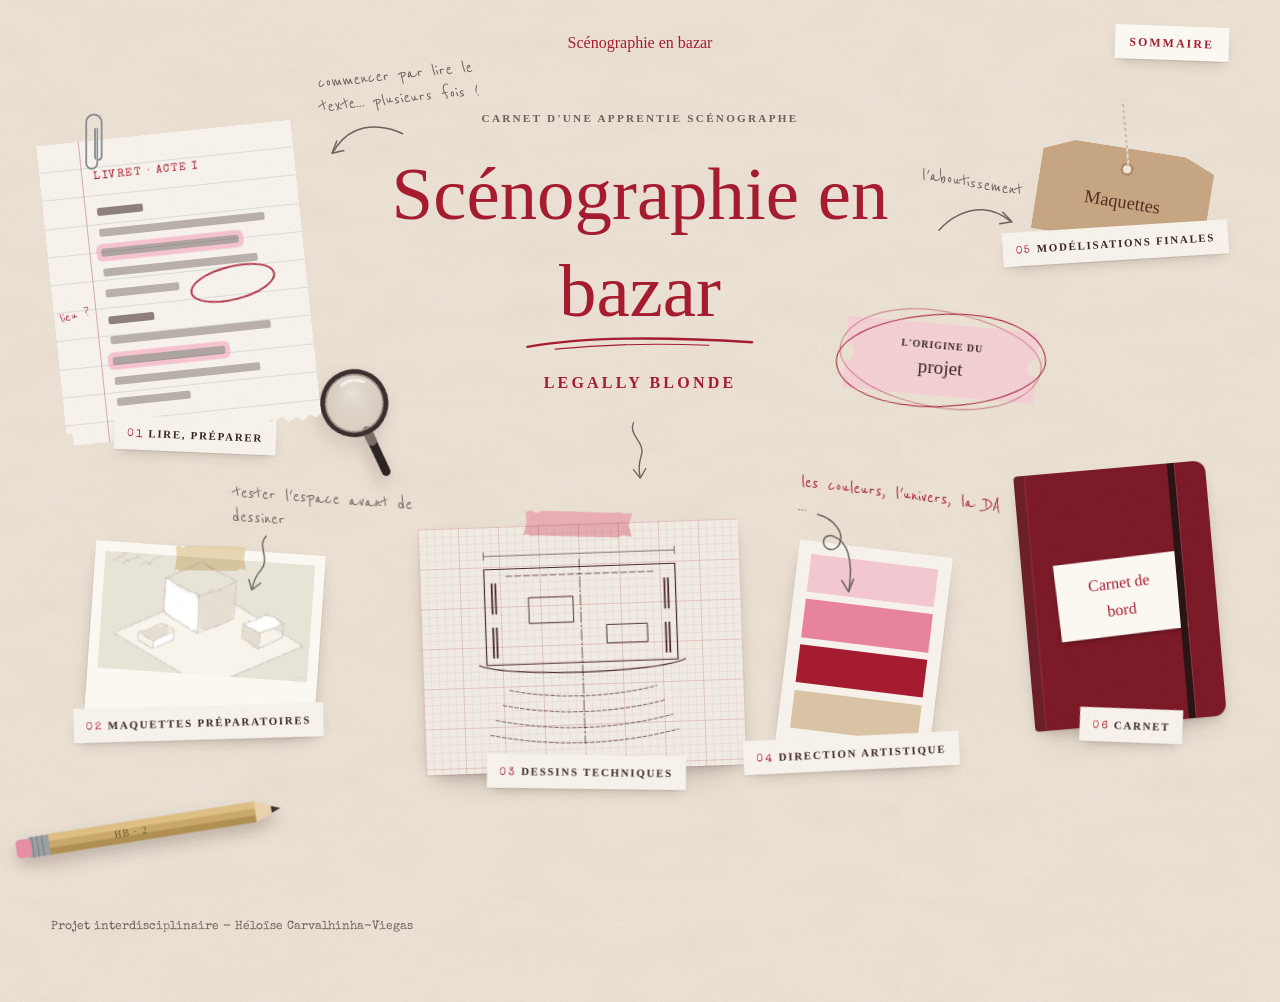
==== commit 96f5ca79: "Remplacer l'image de la maquette préparatoire par un dessin au crayon" ====
--- a/index.html
+++ b/index.html
@@ -53,8 +53,8 @@
       <!-- 02 · Polaroid de la maquette blanche -->
       <a class="objet" href="pages/02-maquette-blanche.html" style="--x: 7%; --y: 59%; --w: 18%; --r: 4deg;">
         <div class="emplacement emplacement--polaroid scotch scotch--beige" style="--ratio: 4/3; padding: 0; background: #E9E3D8;">
-          <!-- Photo d'une maquette blanche (remplace l'ancien dessin maquette-iso.svg) -->
-          <img src="images/02-maquette-blanche/maquette-blanche-accueil.jpg" alt="" style="width:100%; height:100%; object-fit: cover;">
+          <!-- Dessin de maquette blanche au crayon (remplace l'ancien dessin maquette-iso.svg) -->
+          <img src="images/02-maquette-blanche/maquette-blanche-dessin.jpg" alt="" style="width:100%; height:100%; object-fit: cover;">
         </div>
         <span class="objet__nom"><span class="num">02</span>Maquettes préparatoires</span>
         <span class="annotation" style="left: 58%; top: -40%;">tester l'espace avant de dessiner<span class="fleche fleche--bas" style="transform: rotate(18deg); margin-left: 1rem;"></span></span>
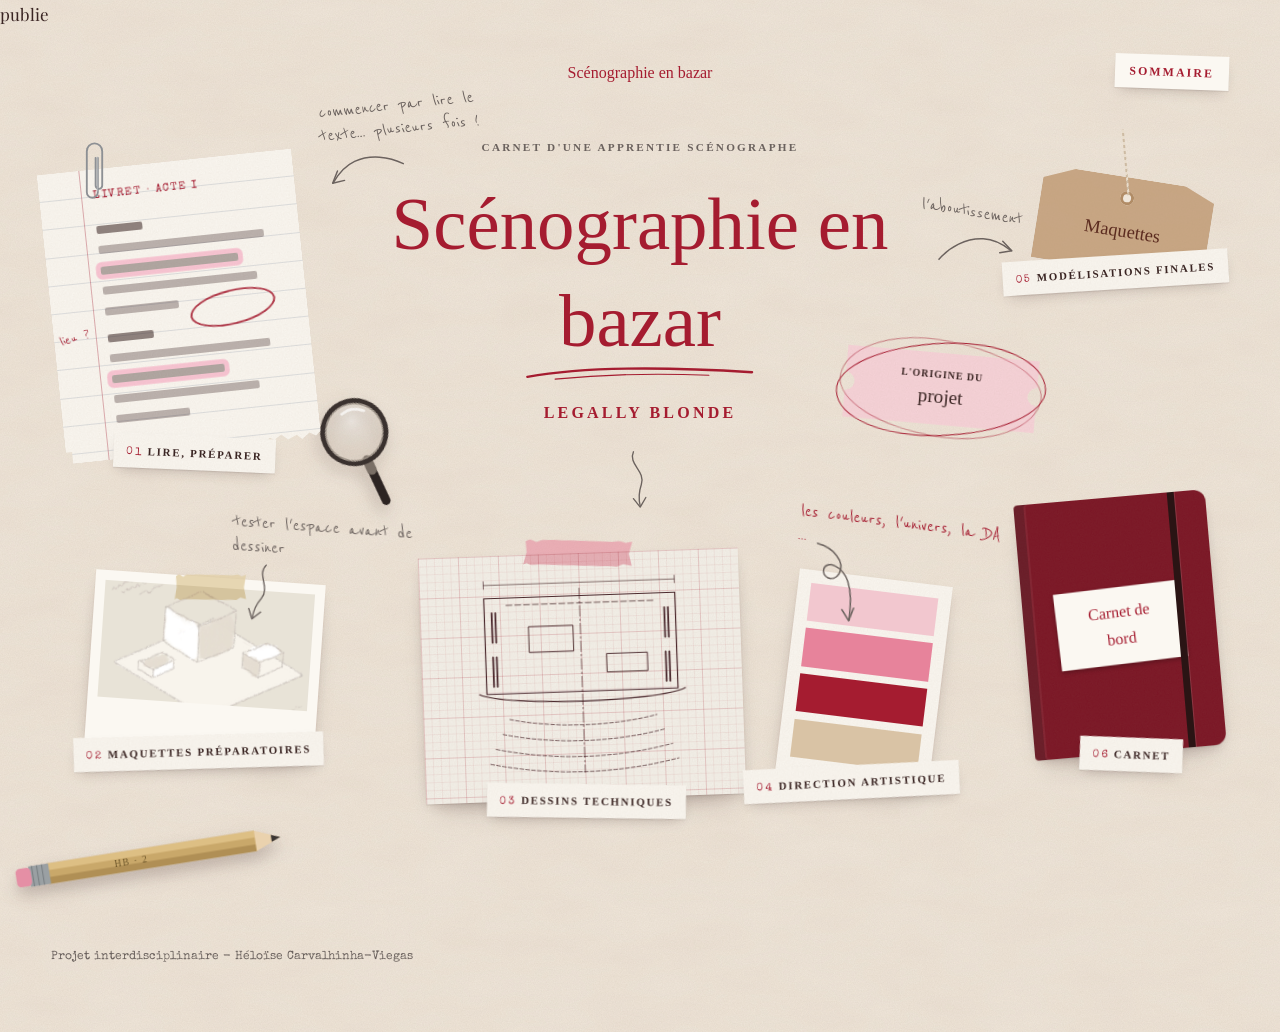
==== commit aa44afd3: "texte" ====
--- a/index.html
+++ b/index.html
@@ -1,4 +1,4 @@
-<!DOCTYPE html>
+publie<!DOCTYPE html>
 <html lang="fr">
 <head>
   <meta charset="UTF-8">
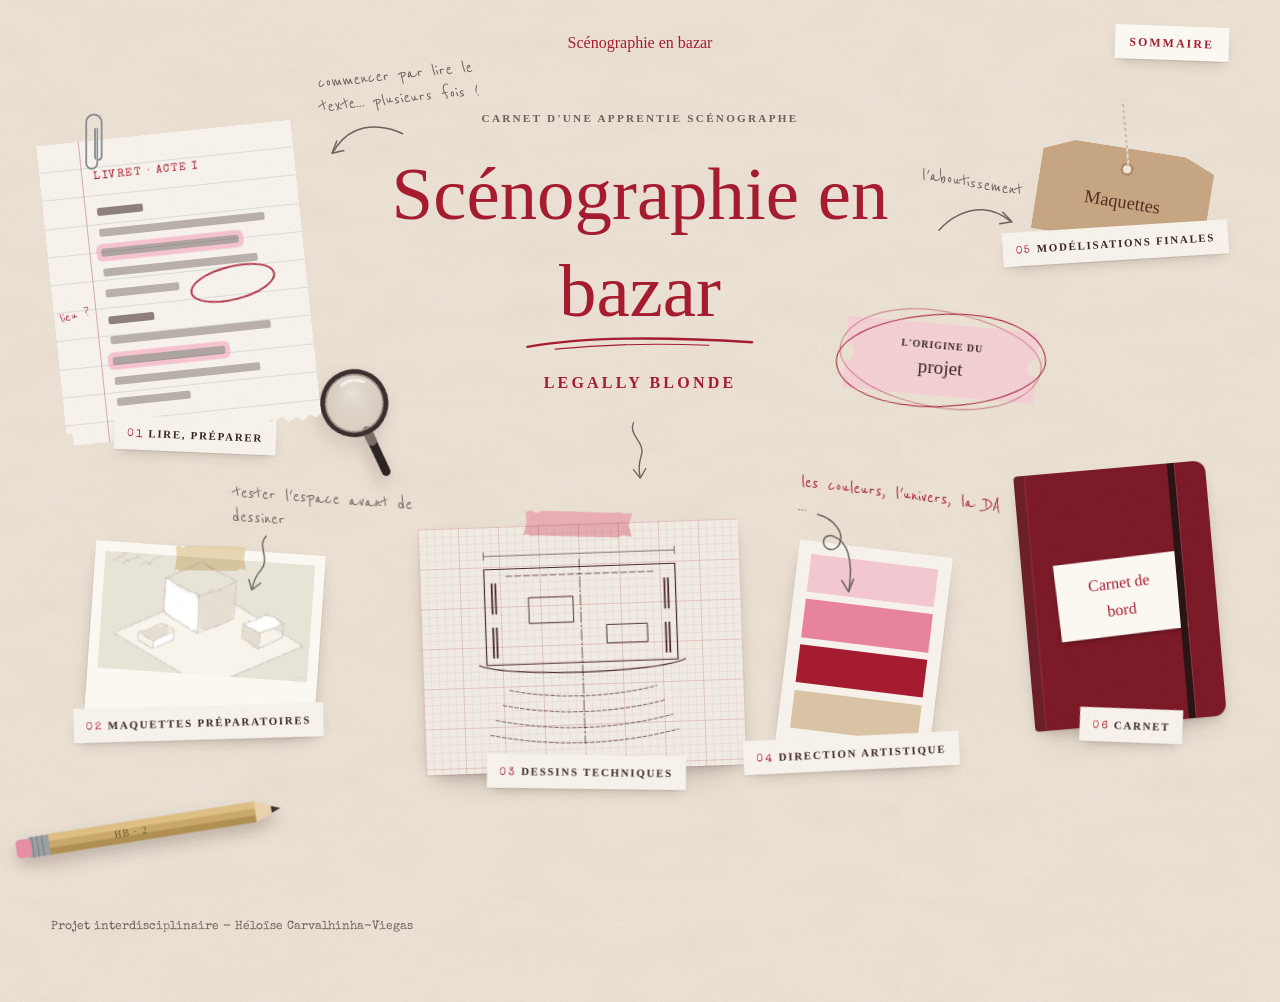
==== commit 7d225d4b: "text" ====
--- a/index.html
+++ b/index.html
@@ -1,4 +1,4 @@
-publie<!DOCTYPE html>
+<!DOCTYPE html>
 <html lang="fr">
 <head>
   <meta charset="UTF-8">
@@ -9,7 +9,7 @@
   <link rel="preconnect" href="https://fonts.googleapis.com">
   <link rel="preconnect" href="https://fonts.gstatic.com" crossorigin>
   <link href="https://fonts.googleapis.com/css2?family=Homemade+Apple&family=Playfair+Display:ital,wght@0,400;0,700;1,400;1,700&family=Reenie+Beanie&family=Special+Elite&display=swap" rel="stylesheet">
-  <link rel="stylesheet" href="css/style.css?v=20261111-5">
+  <link rel="stylesheet" href="css/style.css?v=20261111-6">
 </head>
 
 <body data-racine="." data-page="accueil">
@@ -119,6 +119,6 @@
   </main>
 
   <footer data-pied></footer>
-  <script src="js/script.js?v=20261111-5"></script>
+  <script src="js/script.js?v=20261111-6"></script>
 </body>
 </html>
--- a/css/style.css
+++ b/css/style.css
@@ -614,6 +614,27 @@
 .section__tete .statut { margin-top: .4rem; }
 .large { width: min(1100px, 100vw - 2 * var(--marge)); position: relative; left: 50%; transform: translateX(-50%); }
 .clair { clear: both; }
+
+/* 00 · Menus déroulants (« Qui suis-je ? », « Legally Blonde, c'est quoi ? »)
+   On clique sur le titre (summary) pour ouvrir ou fermer le contenu.
+   Le titre est écrit au crayon (Reenie Beanie), entre deux pointillés « couture ». */
+.deroulant { max-width: 1000px; margin: 0 auto var(--e-4); border-block: 1.5px dashed rgba(165,28,48,.45); }
+.deroulant + .deroulant { margin-top: calc(-1 * var(--e-4) - 1.5px); } /* deux menus collés : une seule couture */
+.deroulant > summary {
+  list-style: none; cursor: pointer; text-align: center;
+  font-family: var(--crayon-police); font-size: calc(var(--t-xl) * 1.3); color: var(--encre); /* brun d'encre #3A2523 */ line-height: 1.2; /* Reenie Beanie est petite : on l'agrandit un peu */
+  padding: var(--e-3) var(--e-2) var(--e-2);
+}
+.deroulant > summary::-webkit-details-marker { display: none; }
+/* petite mention « ouvrir / fermer » à la machine à écrire, sous le titre */
+.deroulant > summary::after {
+  content: "ouvrir ▾"; display: block;
+  font-family: var(--machine); font-size: var(--t-xs); letter-spacing: .2em; text-transform: uppercase; color: var(--crayon);
+}
+.deroulant[open] > summary::after { content: "fermer ▴"; }
+.deroulant > summary:hover { color: var(--crimson-sec); }
+.deroulant__contenu { padding-block: var(--e-3) var(--e-5); }
+.deroulant__contenu::after { content: ""; display: block; clear: both; } /* garde les photos en marge à l'intérieur */
 
 /* 01 · planche du script */
 .script-planche { display: grid; grid-template-columns: 1.2fr 1fr; gap: var(--e-5); align-items: start; }
